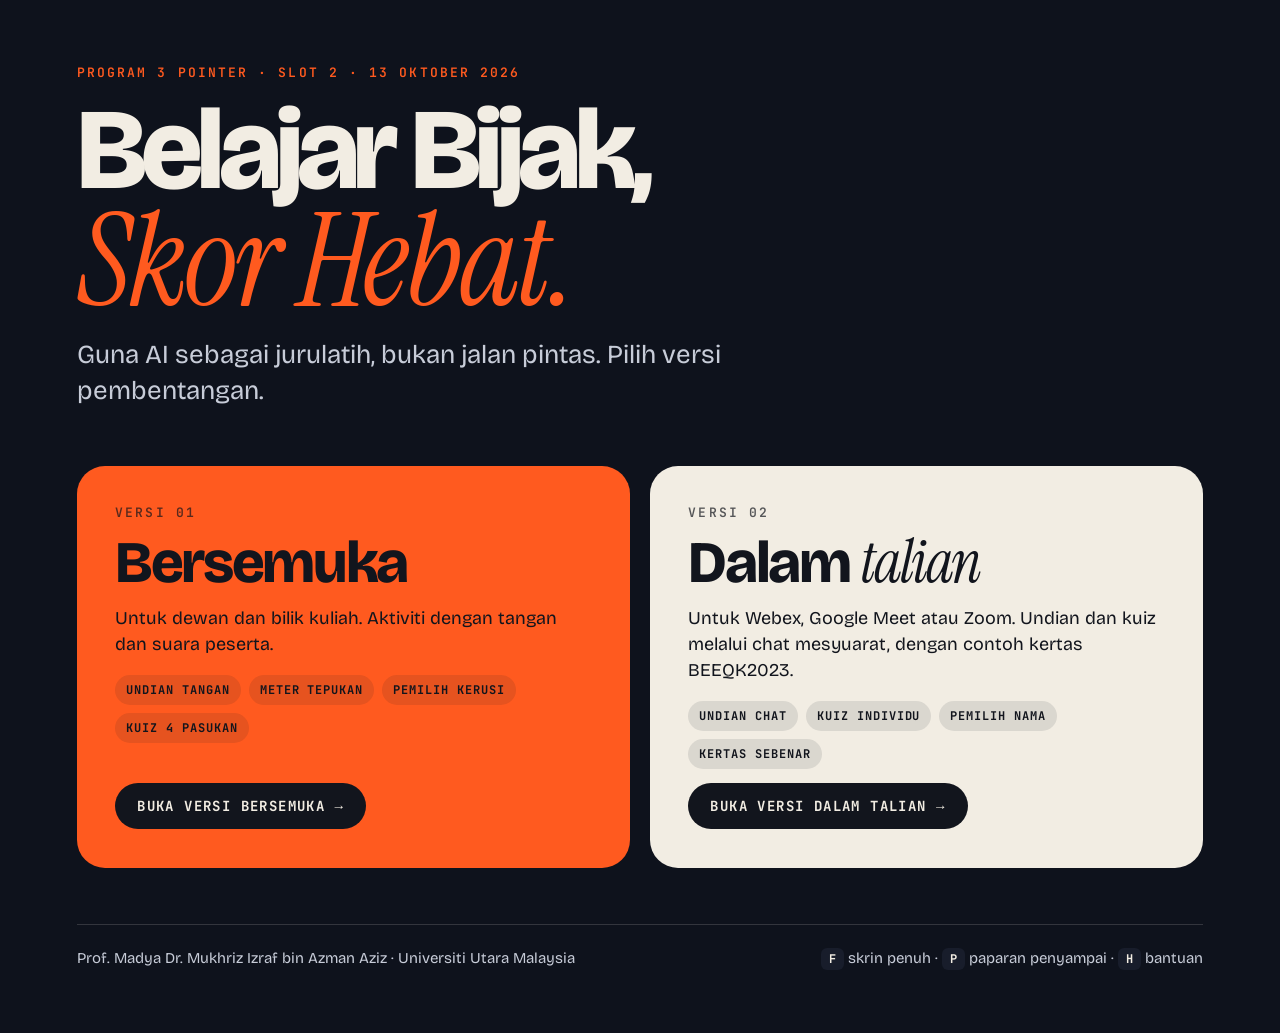
==== index.html @ 109730a4 "Add Slot 2 presentation: face-to-face and online versions Belajar Bijak, Skor Hebat! (Program 3 Poin" ====
<!doctype html>
<html lang="ms">
<head>
<meta charset="utf-8">
<meta name="viewport" content="width=device-width, initial-scale=1">
<meta name="robots" content="noindex, nofollow">
<title>Belajar Bijak, Skor Hebat!</title>
<link rel="stylesheet" href="bersemuka/fonts/fonts.css">
<style>
  :root {
    --paper: #F2EDE3; --ink: #12151D; --night: #0E121C; --night2: #181D2B;
    --mist: #C7CCD8; --mist2: #9098AB; --signal: #FF5A1F;
    --display: 'Bricolage Grotesque', 'Segoe UI', system-ui, sans-serif;
    --serif: 'Instrument Serif', Georgia, serif;
    --mono: 'JetBrains Mono', Consolas, monospace;
  }
  * { box-sizing: border-box; margin: 0; padding: 0; }
  html, body { background: var(--night); }
  body { min-height: 100vh; color: var(--paper); font-family: var(--display); -webkit-font-smoothing: antialiased; display: flex; flex-direction: column; padding: clamp(24px, 5vw, 72px) clamp(16px, 6vw, 96px); gap: clamp(32px, 5vw, 56px); }
  .label { font-family: var(--mono); font-size: 13px; letter-spacing: .16em; text-transform: uppercase; font-weight: 600; color: var(--mist2); }
  header { display: flex; flex-direction: column; gap: 18px; max-width: 1200px; }
  header .label { color: var(--signal); }
  h1 { font-size: clamp(48px, 9vw, 128px); line-height: .9; letter-spacing: -.05em; font-weight: 790; }
  h1 em { display: block; font-family: var(--serif); font-style: italic; font-weight: 400; letter-spacing: -.02em; color: var(--signal); font-size: 1.12em; }
  header p { font-size: clamp(18px, 2.2vw, 26px); line-height: 1.4; color: var(--mist); max-width: 760px; }
  .cards { display: grid; grid-template-columns: repeat(auto-fit, minmax(min(100%, 380px), 1fr)); gap: 20px; max-width: 1200px; }
  .card { position: relative; display: flex; flex-direction: column; gap: 14px; padding: clamp(24px, 3vw, 40px); border-radius: 28px; text-decoration: none; color: var(--ink); min-height: 300px; transition: transform .2s, box-shadow .2s; }
  .card:hover, .card:focus-visible { transform: translateY(-4px); box-shadow: 0 18px 0 rgba(0, 0, 0, .35); outline: none; }
  .card.f2f { background: var(--signal); }
  .card.online { background: var(--paper); }
  .card .label { color: rgba(18, 21, 29, .7); }
  .card h2 { font-size: clamp(36px, 4.6vw, 60px); line-height: .95; letter-spacing: -.04em; font-weight: 760; }
  .card h2 em { font-family: var(--serif); font-style: italic; font-weight: 400; }
  .card p { font-size: 18px; line-height: 1.45; max-width: 46ch; }
  .card ul { list-style: none; display: flex; flex-wrap: wrap; gap: 8px; margin-top: 4px; }
  .card li { font-family: var(--mono); font-size: 12px; letter-spacing: .08em; text-transform: uppercase; font-weight: 700; padding: 7px 11px; border-radius: 999px; background: rgba(18, 21, 29, .1); }
  .card .go { margin-top: auto; display: inline-flex; align-items: center; gap: 12px; align-self: flex-start; font-family: var(--mono); font-size: 14px; font-weight: 700; letter-spacing: .1em; text-transform: uppercase; padding: 14px 22px; border-radius: 999px; background: var(--ink); color: var(--paper); }
  footer { margin-top: auto; display: flex; flex-wrap: wrap; justify-content: space-between; gap: 16px 40px; border-top: 1px solid rgba(242, 237, 227, .16); padding-top: 22px; max-width: 1200px; }
  footer p { font-size: 15px; color: var(--mist); line-height: 1.5; }
  footer kbd { font-family: var(--mono); font-size: 12px; font-weight: 700; padding: 3px 8px; border-radius: 6px; background: var(--night2); color: var(--paper); }
</style>
</head>
<body>
  <header>
    <span class="label">Program 3 Pointer · Slot 2 · 13 Oktober 2026</span>
    <h1>Belajar Bijak, <em>Skor Hebat.</em></h1>
    <p>Guna AI sebagai jurulatih, bukan jalan pintas. Pilih versi pembentangan.</p>
  </header>

  <main class="cards">
    <a class="card f2f" href="bersemuka/">
      <span class="label">Versi 01</span>
      <h2>Bersemuka</h2>
      <p>Untuk dewan dan bilik kuliah. Aktiviti dengan tangan dan suara peserta.</p>
      <ul><li>Undian tangan</li><li>Meter tepukan</li><li>Pemilih kerusi</li><li>Kuiz 4 pasukan</li></ul>
      <span class="go">Buka versi bersemuka →</span>
    </a>
    <a class="card online" href="dalam-talian/">
      <span class="label">Versi 02</span>
      <h2>Dalam <em>talian</em></h2>
      <p>Untuk Webex, Google Meet atau Zoom. Undian dan kuiz melalui chat mesyuarat, dengan contoh kertas BEEQK2023.</p>
      <ul><li>Undian chat</li><li>Kuiz individu</li><li>Pemilih nama</li><li>Kertas sebenar</li></ul>
      <span class="go">Buka versi dalam talian →</span>
    </a>
  </main>

  <footer>
    <p>Prof. Madya Dr. Mukhriz Izraf bin Azman Aziz · Universiti Utara Malaysia</p>
    <p><kbd>F</kbd> skrin penuh · <kbd>P</kbd> paparan penyampai · <kbd>H</kbd> bantuan</p>
  </footer>
</body>
</html>
---- bersemuka/fonts/fonts.css ----
@font-face {
  font-family: 'Bricolage Grotesque';
  font-style: normal;
  font-weight: 300 800;
  font-stretch: 100%;
  font-display: swap;
  src: url(BricolageGrotesque-normal-latin-ext.woff2) format('woff2');
  unicode-range: U+0100-02BA, U+02BD-02C5, U+02C7-02CC, U+02CE-02D7, U+02DD-02FF, U+0304, U+0308, U+0329, U+1D00-1DBF, U+1E00-1E9F, U+1EF2-1EFF, U+2020, U+20A0-20AB, U+20AD-20C0, U+2113, U+2C60-2C7F, U+A720-A7FF;
}
@font-face {
  font-family: 'Bricolage Grotesque';
  font-style: normal;
  font-weight: 300 800;
  font-stretch: 100%;
  font-display: swap;
  src: url(BricolageGrotesque-normal-latin.woff2) format('woff2');
  unicode-range: U+0000-00FF, U+0131, U+0152-0153, U+02BB-02BC, U+02C6, U+02DA, U+02DC, U+0304, U+0308, U+0329, U+2000-206F, U+20AC, U+2122, U+2191, U+2193, U+2212, U+2215, U+FEFF, U+FFFD;
}
@font-face {
  font-family: 'Instrument Serif';
  font-style: italic;
  font-weight: 400;
  font-display: swap;
  src: url(InstrumentSerif-italic-latin-ext.woff2) format('woff2');
  unicode-range: U+0100-02BA, U+02BD-02C5, U+02C7-02CC, U+02CE-02D7, U+02DD-02FF, U+0304, U+0308, U+0329, U+1D00-1DBF, U+1E00-1E9F, U+1EF2-1EFF, U+2020, U+20A0-20AB, U+20AD-20C0, U+2113, U+2C60-2C7F, U+A720-A7FF;
}
@font-face {
  font-family: 'Instrument Serif';
  font-style: italic;
  font-weight: 400;
  font-display: swap;
  src: url(InstrumentSerif-italic-latin.woff2) format('woff2');
  unicode-range: U+0000-00FF, U+0131, U+0152-0153, U+02BB-02BC, U+02C6, U+02DA, U+02DC, U+0304, U+0308, U+0329, U+2000-206F, U+20AC, U+2122, U+2191, U+2193, U+2212, U+2215, U+FEFF, U+FFFD;
}
@font-face {
  font-family: 'Instrument Serif';
  font-style: normal;
  font-weight: 400;
  font-display: swap;
  src: url(InstrumentSerif-normal-latin-ext.woff2) format('woff2');
  unicode-range: U+0100-02BA, U+02BD-02C5, U+02C7-02CC, U+02CE-02D7, U+02DD-02FF, U+0304, U+0308, U+0329, U+1D00-1DBF, U+1E00-1E9F, U+1EF2-1EFF, U+2020, U+20A0-20AB, U+20AD-20C0, U+2113, U+2C60-2C7F, U+A720-A7FF;
}
@font-face {
  font-family: 'Instrument Serif';
  font-style: normal;
  font-weight: 400;
  font-display: swap;
  src: url(InstrumentSerif-normal-latin.woff2) format('woff2');
  unicode-range: U+0000-00FF, U+0131, U+0152-0153, U+02BB-02BC, U+02C6, U+02DA, U+02DC, U+0304, U+0308, U+0329, U+2000-206F, U+20AC, U+2122, U+2191, U+2193, U+2212, U+2215, U+FEFF, U+FFFD;
}
@font-face {
  font-family: 'JetBrains Mono';
  font-style: normal;
  font-weight: 400 700;
  font-display: swap;
  src: url(JetBrainsMono-normal-latin-ext.woff2) format('woff2');
  unicode-range: U+0100-02BA, U+02BD-02C5, U+02C7-02CC, U+02CE-02D7, U+02DD-02FF, U+0304, U+0308, U+0329, U+1D00-1DBF, U+1E00-1E9F, U+1EF2-1EFF, U+2020, U+20A0-20AB, U+20AD-20C0, U+2113, U+2C60-2C7F, U+A720-A7FF;
}
@font-face {
  font-family: 'JetBrains Mono';
  font-style: normal;
  font-weight: 400 700;
  font-display: swap;
  src: url(JetBrainsMono-normal-latin.woff2) format('woff2');
  unicode-range: U+0000-00FF, U+0131, U+0152-0153, U+02BB-02BC, U+02C6, U+02DA, U+02DC, U+0304, U+0308, U+0329, U+2000-206F, U+20AC, U+2122, U+2191, U+2193, U+2212, U+2215, U+FEFF, U+FFFD;
}
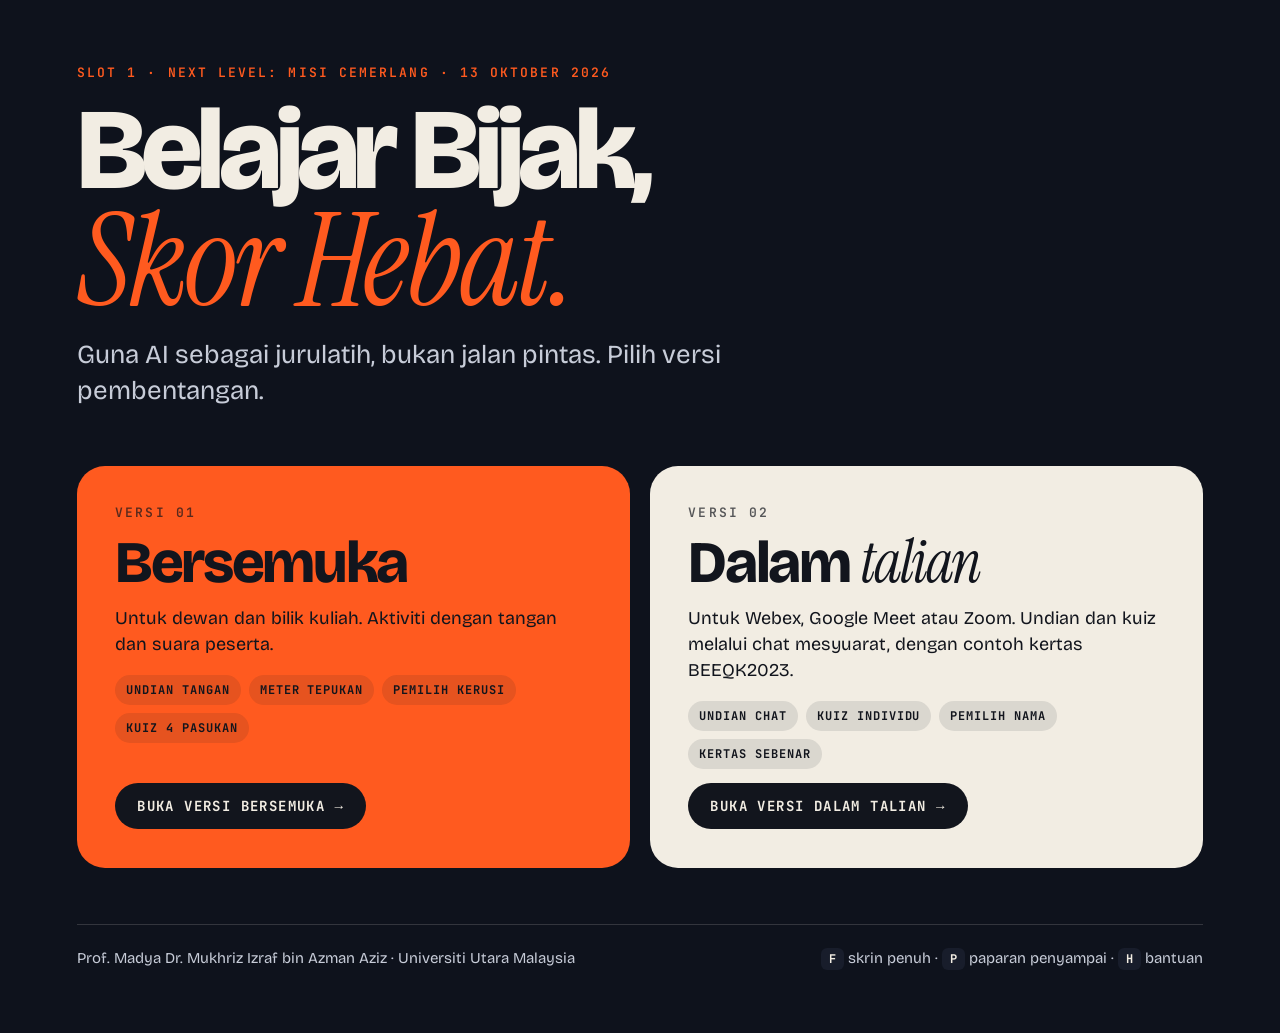
==== commit 5f49f02f: "Move to Slot 1 (10.30-12.30) and bring the face-to-face edition up to date Both editions: Slot 1 / N" ====
--- a/index.html
+++ b/index.html
@@ -42,7 +42,7 @@
 </head>
 <body>
   <header>
-    <span class="label">Program 3 Pointer · Slot 2 · 13 Oktober 2026</span>
+    <span class="label">Slot 1 · Next Level: Misi Cemerlang · 13 Oktober 2026</span>
     <h1>Belajar Bijak, <em>Skor Hebat.</em></h1>
     <p>Guna AI sebagai jurulatih, bukan jalan pintas. Pilih versi pembentangan.</p>
   </header>
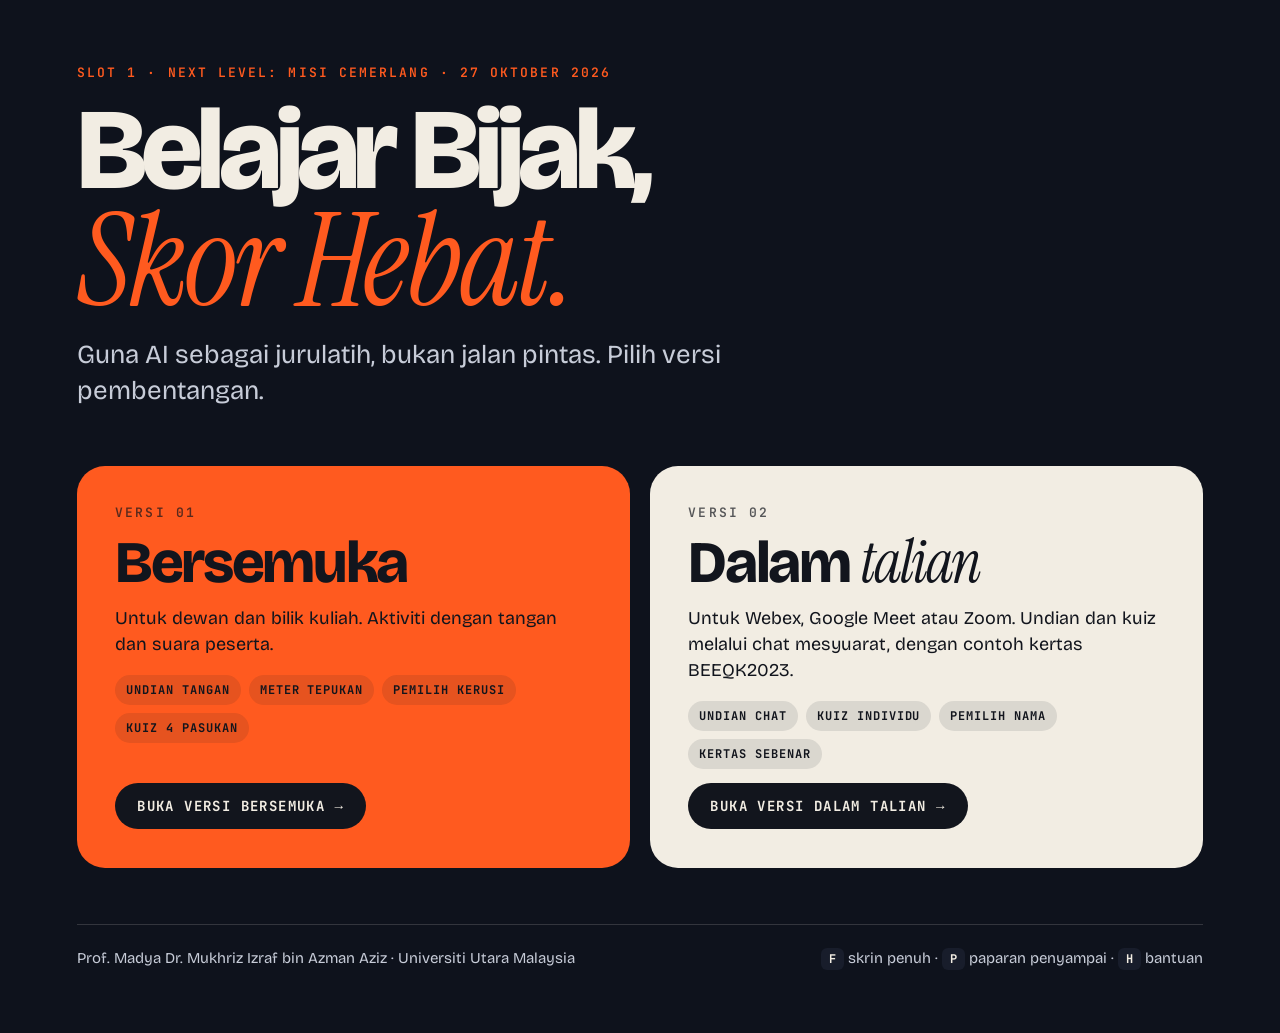
==== commit af8278f9: "Tukar tarikh sesi ke 27 Oktober 2026 Co-Authored-By: Claude Opus 5.5 <noreply@anthropic.com>" ====
--- a/index.html
+++ b/index.html
@@ -42,7 +42,7 @@
 </head>
 <body>
   <header>
-    <span class="label">Slot 1 · Next Level: Misi Cemerlang · 13 Oktober 2026</span>
+    <span class="label">Slot 1 · Next Level: Misi Cemerlang · 27 Oktober 2026</span>
     <h1>Belajar Bijak, <em>Skor Hebat.</em></h1>
     <p>Guna AI sebagai jurulatih, bukan jalan pintas. Pilih versi pembentangan.</p>
   </header>
